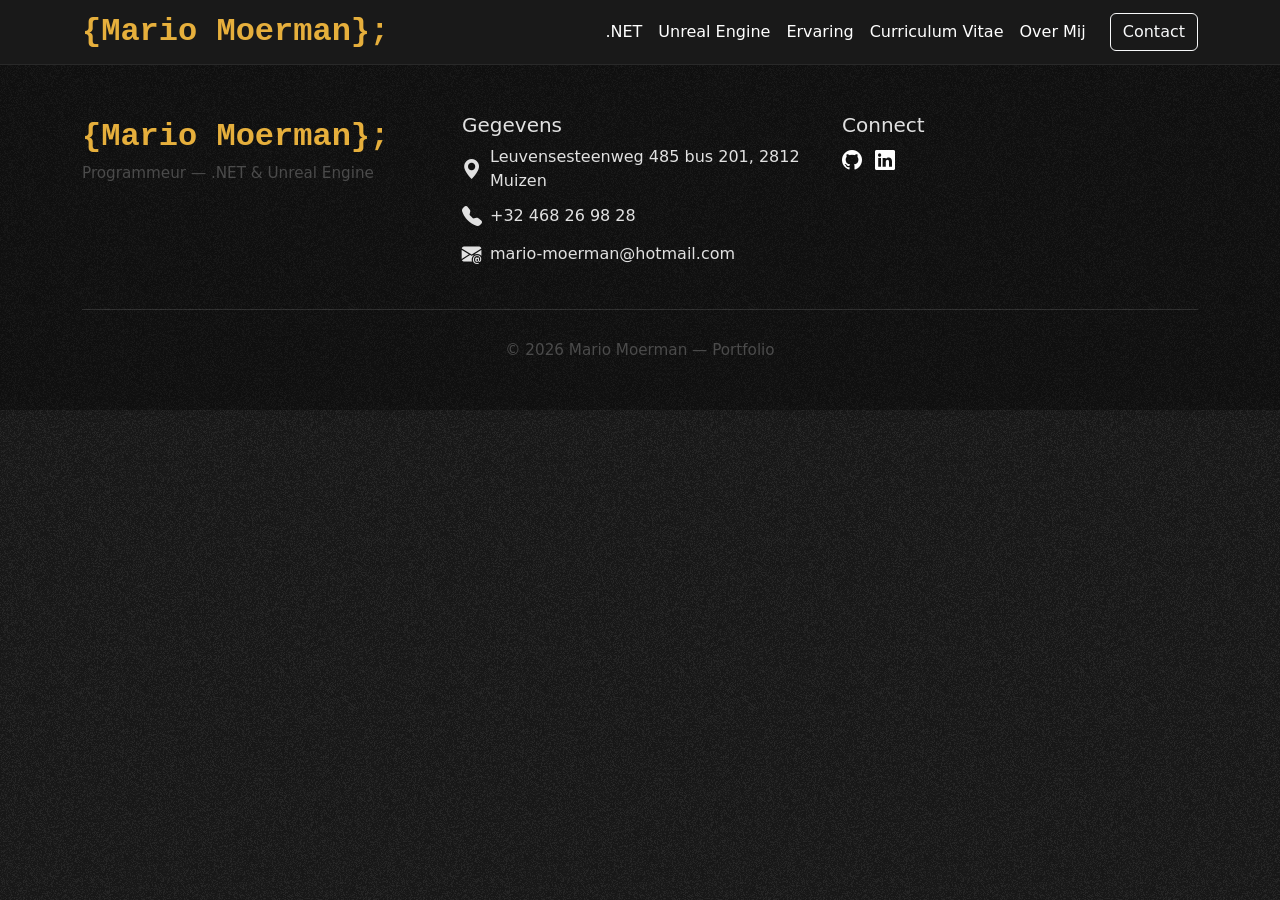
==== contact.html @ 4d128cd0 "basisstructuur" ====
<!DOCTYPE html>
<html lang="nl">
    <meta charset="UTF-8" />
    <meta name="viewport" content="width=device-width, initial-scale=1.0" />
    <link rel="icon" type="image/png" href="FAVICON/favicon-96x96.png" sizes="96x96" />
    <link rel="icon" type="image/svg+xml" href="FAVICON/favicon.svg" />
    <link rel="shortcut icon" href="FAVICON/favicon.ico" />
    <link rel="apple-touch-icon" sizes="180x180" href="FAVICON/apple-touch-icon.png" />
    <link rel="manifest" href="FAVICON/site.webmanifest" />
    <link href="https://cdn.jsdelivr.net/npm/bootstrap@5.3.8/dist/css/bootstrap.min.css" rel="stylesheet" integrity="sha384-sRIl4kxILFvY47J16cr9ZwB07vP4J8+LH7qKQnuqkuIAvNWLzeN8tE5YBujZqJLB" crossorigin="anonymous">
    <script src="https://cdn.jsdelivr.net/npm/bootstrap@5.3.8/dist/js/bootstrap.bundle.min.js" integrity="sha384-FKyoEForCGlyvwx9Hj09JcYn3nv7wiPVlz7YYwJrWVcXK/BmnVDxM+D2scQbITxI" crossorigin="anonymous"></script>
    <link rel="stylesheet" href="https://cdn.jsdelivr.net/npm/bootstrap-icons@1.11.3/font/bootstrap-icons.min.css">
    <link rel="stylesheet" href="CSS/Style.css" />

    <title>Mario Moerman | Contact</title>
    <body>
        <header id="navbar"></header>
        
        <main>

        </main>

        <div id="footer"></div>
        <script>
        fetch("navbar.html").then(r => r.text()).then(h => navbar.innerHTML = h);
        fetch("footer.html").then(r => r.text()).then(h => footer.innerHTML = h);
        </script>
    </body>
</html>
---- CSS/Style.css ----
:root{
    --Black: rgba(25, 25, 25, 1);
    --Gray: rgba(75, 75, 75, 1);
    --White: rgba(225, 225, 225, 1);
    --accentColor: rgba(230, 175, 60, 1);
    --thomasmoreColor: rgba(250, 100, 50, 1);
    --DotNetColor: rgb(170, 90, 170);
    --UnrealColor: rgba(0, 160, 230, 1);
    --BackgroundColor: rgba(0, 0, 0, 0.35);
    --textColor: rgba(225, 225, 225, 1);
    --BorderColor: rgba(255, 255, 255, 0.07);
    --LineColor: rgba(255, 255, 255, 0.5);
    --drop: 0 10px 25px rgba(0, 0, 0, 0.6);
    --fontLogo: "Courier New", monospace, Helvetica, Arial, sans-serif;
}

body{
    background-color: rgba(25, 25, 25, 1);
    background-image: url("../IMG/background.avif");
}

p{
  margin: 0;
}

a{
  position: relative;
  color: inherit;
  text-decoration: none;
  transition: color .2s ease;
}

a::after{
  content: "";
  position: absolute;
  left: 0;
  bottom: -2px;
  width: 100%;
  height: 2px;
  background: var(--accentColor);
  transform: scaleX(0);
  transform-origin: left;
  transition: transform .2s ease;
}

a:hover::after{
  transform: scaleX(1);
}

.navBarLogo::after,
.text-white::after,
.btn::after{
  display: none;
}

hr{
    color: var(--LineColor);
    height: 5px;
}

.logo{
    color: var(--accentColor);
    font-family: var(--fontLogo);
    font-size: 2rem;
    font-weight: 900;
}

#logoHover{
    opacity: 1;
    transition: opacity .2s ease;
}

#logoHover:hover{
    opacity: 0.5;
}

.paragraphLabel{
    color: var(--Gray);
    font-size: .95rem;
    line-height: 1.6;
}

.bg-dark{
    background-color: var(--Black) !important;
}

.navbar-dark{
    border-bottom: 1px solid var(--BorderColor) !important;
}

.bi{
    font-size: 1.25rem;
    transition: color .2s ease;
}

.bi:hover{
    color: var(--accentColor);
}

.contact-line{
    display: flex;
    align-items: center;
    gap: 0.5rem;
    margin: 0 0 0.5rem 0; 
}

footer {
background-color: var(--BackgroundColor);
color: var(--textColor);
padding: 3rem 0;
}
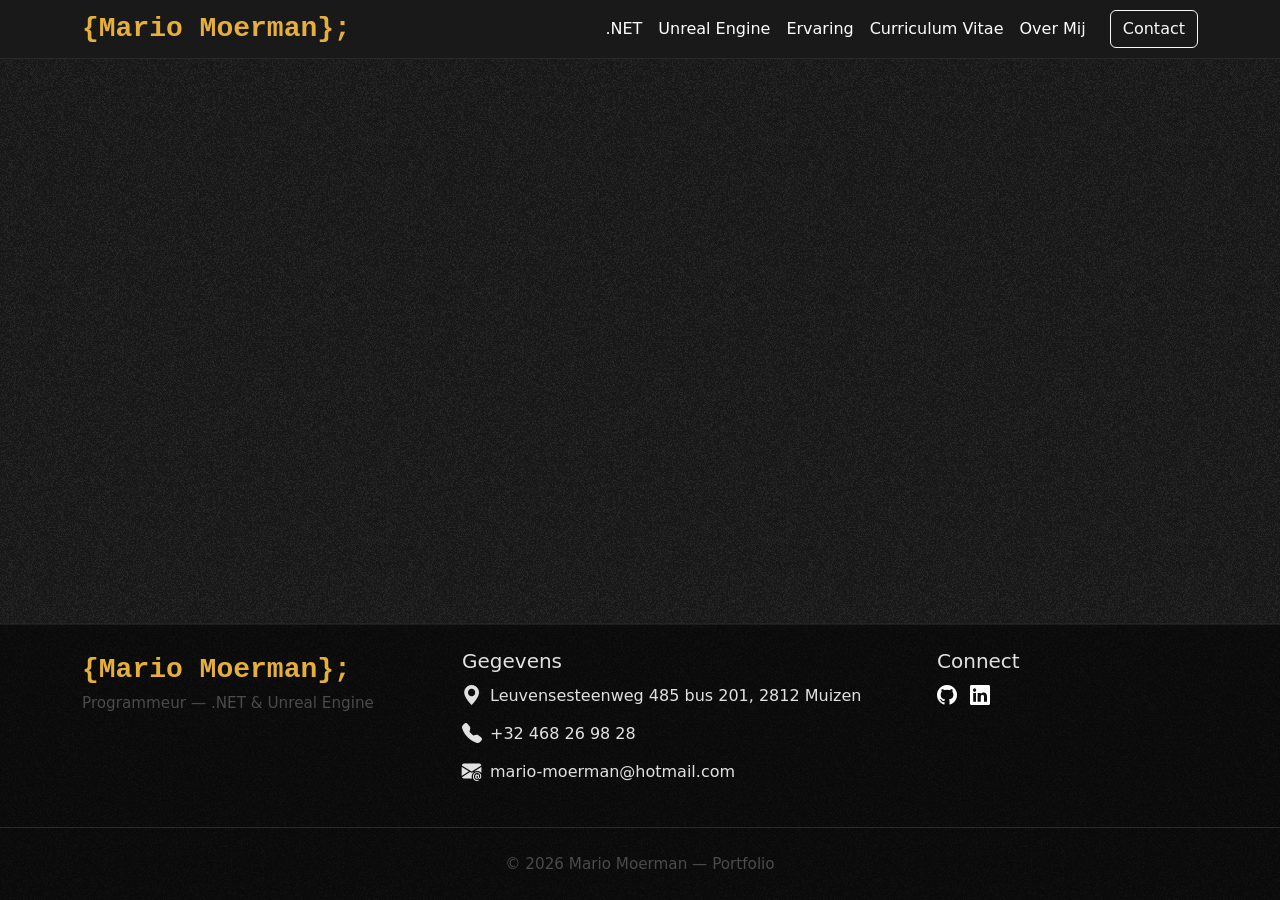
==== commit aae60b76: "home pagina" ====
--- a/contact.html
+++ b/contact.html
@@ -1,5 +1,6 @@
 <!DOCTYPE html>
 <html lang="nl">
+<head>
     <meta charset="UTF-8" />
     <meta name="viewport" content="width=device-width, initial-scale=1.0" />
     <link rel="icon" type="image/png" href="FAVICON/favicon-96x96.png" sizes="96x96" />
@@ -11,19 +12,22 @@
     <script src="https://cdn.jsdelivr.net/npm/bootstrap@5.3.8/dist/js/bootstrap.bundle.min.js" integrity="sha384-FKyoEForCGlyvwx9Hj09JcYn3nv7wiPVlz7YYwJrWVcXK/BmnVDxM+D2scQbITxI" crossorigin="anonymous"></script>
     <link rel="stylesheet" href="https://cdn.jsdelivr.net/npm/bootstrap-icons@1.11.3/font/bootstrap-icons.min.css">
     <link rel="stylesheet" href="CSS/Style.css" />
+    <title>Mario Moerman | Home</title>
+</head>
+<body class="d-flex flex-column min-vh-100">
+    <header id="navbar"></header>
 
-    <title>Mario Moerman | Contact</title>
-    <body>
-        <header id="navbar"></header>
-        
-        <main>
+    <main class="flex-grow-1">
+        <section class="container">
 
-        </main>
+        </section>
+    </main>
 
-        <div id="footer"></div>
-        <script>
+    <footer id="footer" class="mt-auto"></footer>
+
+    <script>
         fetch("navbar.html").then(r => r.text()).then(h => navbar.innerHTML = h);
         fetch("footer.html").then(r => r.text()).then(h => footer.innerHTML = h);
-        </script>
-    </body>
+    </script>
+</body>
 </html>
--- a/CSS/Style.css
+++ b/CSS/Style.css
@@ -3,6 +3,7 @@
     --Gray: rgba(75, 75, 75, 1);
     --White: rgba(225, 225, 225, 1);
     --accentColor: rgba(230, 175, 60, 1);
+    --accentColorHover: rgba(230, 175, 60, 0.1);
     --thomasmoreColor: rgba(250, 100, 50, 1);
     --DotNetColor: rgb(170, 90, 170);
     --UnrealColor: rgba(0, 160, 230, 1);
@@ -17,6 +18,7 @@
 body{
     background-color: rgba(25, 25, 25, 1);
     background-image: url("../IMG/background.avif");
+    overflow-x: hidden;
 }
 
 p{
@@ -34,7 +36,8 @@
   content: "";
   position: absolute;
   left: 0;
-  bottom: -2px;
+  bottom: 0;
+  bottom: -3px;
   width: 100%;
   height: 2px;
   background: var(--accentColor);
@@ -47,21 +50,28 @@
   transform: scaleX(1);
 }
 
+section{
+    margin-top: 1.5rem;
+    margin-bottom: 1.5rem;
+}
+
 .navBarLogo::after,
+.btn-accent::after,
 .text-white::after,
 .btn::after{
   display: none;
 }
 
 hr{
-    color: var(--LineColor);
-    height: 5px;
+    width: 100vw;
+    margin-left: calc(50% - 50vw);
+    border-top: 1px solid var(--LineColor);
 }
 
 .logo{
     color: var(--accentColor);
     font-family: var(--fontLogo);
-    font-size: 2rem;
+    font-size: 1.75rem;
     font-weight: 900;
 }
 
@@ -80,12 +90,55 @@
     line-height: 1.6;
 }
 
+.thomasmore a{
+  color: var(--thomasmoreColor);
+  --accentColor: var(--thomasmoreColor);
+}
+
 .bg-dark{
-    background-color: var(--Black) !important;
+    background-color: var(--Black)!important;
+}
+
+.text-bg-dark {
+    border: 1px solid var(--BorderColor)!important;
+    border-radius: 2rem!important;
+    background: var(--BackgroundColor)!important;
+    box-shadow: var(--drop)!important;
 }
 
 .navbar-dark{
-    border-bottom: 1px solid var(--BorderColor) !important;
+    border-bottom: 1px solid var(--BorderColor)!important;
+}
+
+.navbar-toggler{
+    border: solid 2px var(--accentColor);
+}
+
+.navbar-toggler:hover{
+    background-color: var(--accentColorHover);
+}
+
+.navbar-toggler:focus{
+    box-shadow: none;
+}
+
+.hamburger{
+    color: var(--accentColor);
+    font-size: 1.5rem!important;
+}
+
+.btn-accent{
+    display: inline-block;
+    padding: .5rem 1rem;
+    border-radius: 0.5rem;
+    border: solid 2px var(--accentColor);
+    color: var(--accentColor);
+    transition: background-color .2s ease;
+}
+
+.btn-accent:hover{
+    background-color: var(--accentColorHover);
+    transition: background-color .2s ease;
 }
 
 .bi{
@@ -97,6 +150,30 @@
     color: var(--accentColor);
 }
 
+.g-4, .gx-4 {
+    --bs-gutter-x: 3rem;
+}
+
+.card-fixed-img{
+    width: 100%;
+    height: 150px;
+    object-fit: cover;
+    object-position: center;
+}
+
+.title{
+    color: var(--accentColor);
+}
+
+.label{
+  margin-bottom: .35rem;
+  color: var(--accentColor);
+  letter-spacing: .14em;
+  text-transform: uppercase;
+  font-size: .75rem;
+  font-weight: 300;
+}
+
 .contact-line{
     display: flex;
     align-items: center;
@@ -104,8 +181,18 @@
     margin: 0 0 0.5rem 0; 
 }
 
-footer {
+footer{
+border-top: 1px solid var(--BorderColor)!important;
 background-color: var(--BackgroundColor);
 color: var(--textColor);
-padding: 3rem 0;
 }
+
+@media (min-width: 992px) {
+    .lgPhoto {
+        border-radius: 50%!important;
+    }
+    section{
+    margin-top: 3rem;
+    margin-bottom: 3rem;
+    }
+}
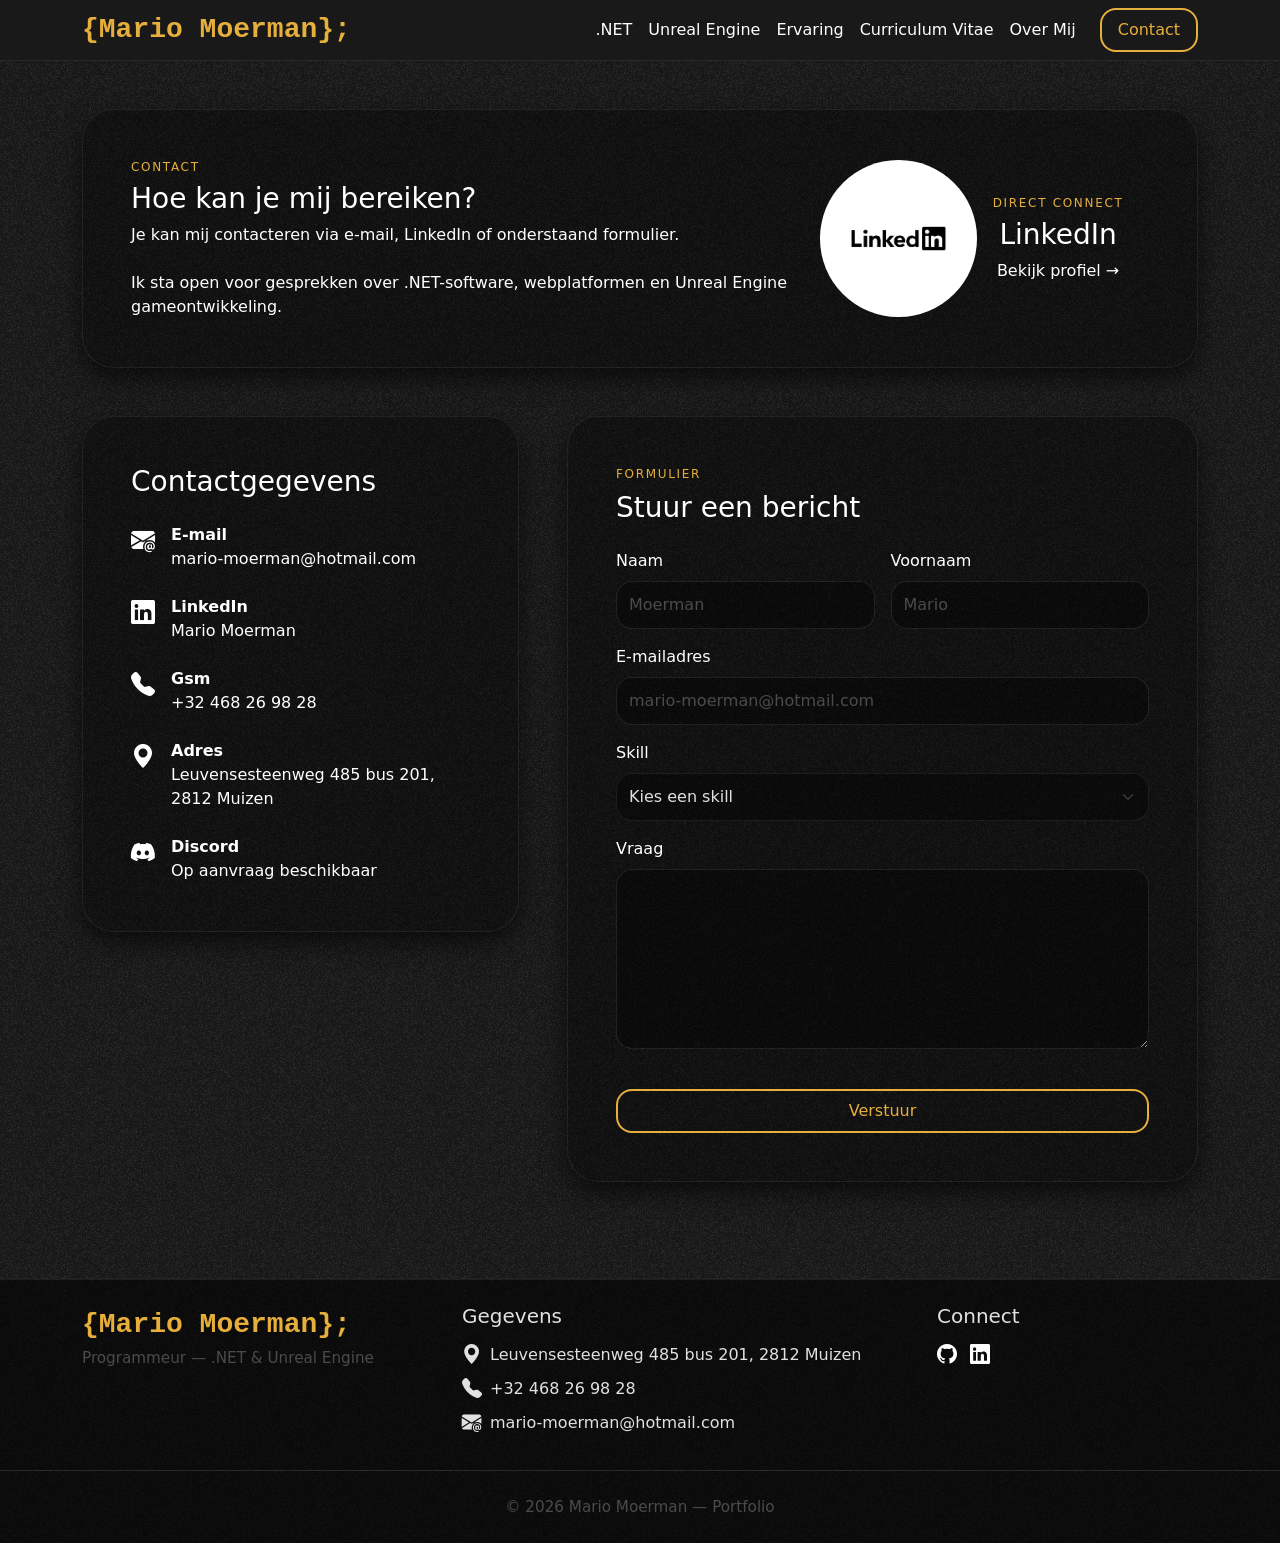
==== commit 1d34d244: "pagina ervaring en contact" ====
--- a/contact.html
+++ b/contact.html
@@ -12,15 +12,173 @@
     <script src="https://cdn.jsdelivr.net/npm/bootstrap@5.3.8/dist/js/bootstrap.bundle.min.js" integrity="sha384-FKyoEForCGlyvwx9Hj09JcYn3nv7wiPVlz7YYwJrWVcXK/BmnVDxM+D2scQbITxI" crossorigin="anonymous"></script>
     <link rel="stylesheet" href="https://cdn.jsdelivr.net/npm/bootstrap-icons@1.11.3/font/bootstrap-icons.min.css">
     <link rel="stylesheet" href="CSS/Style.css" />
-    <title>Mario Moerman | Home</title>
+    <title>Mario Moerman | Contact</title>
 </head>
 <body class="d-flex flex-column min-vh-100">
     <header id="navbar"></header>
 
     <main class="flex-grow-1">
-        <section class="container">
+        <div class="container mx-auto my-3">
 
-        </section>
+            <section>
+                <div class="p-4 p-md-5 text-bg-dark rounded-4 w-100">
+                    <div class="row align-items-center g-3">
+
+                        <div class="col-lg-8">
+                            <p class="label">Contact</p>
+                            <h3>Hoe kan je mij bereiken?</h3>
+
+                            <p>
+                                Je kan mij contacteren via e-mail, LinkedIn of onderstaand formulier.
+                            </p>
+                            <br/>
+                            <p>
+                                Ik sta open voor gesprekken over .NET-software, webplatformen en Unreal Engine gameontwikkeling.
+                            </p>
+
+                        </div>
+
+                        <div class="col-lg-2 text-center">
+                            <img src="IMG/linkedinLogo.png" alt="Mario Moerman LinkedIn" class="img-fluid rounded-4 lgPhoto" />
+                        </div>
+
+                        <div class="col-lg-auto d-flex flex-column justify-content-center align-items-center text-center">
+                            <p class="label">Direct Connect</p>
+                            <h3>LinkedIn</h3>
+                            <a href="https://www.linkedin.com/in/mario-moerman-842a92151/" target="_blank" rel="noopener noreferrer">Bekijk profiel →</a>
+                        </div>
+
+                    </div>
+                </div>
+            </section>
+
+            <section >
+                <div class="row g-4 align-items-stretch ">
+                    <div class="col-12 col-lg-5 d-flex h-fc">
+                        <article class="p-4 p-md-5 text-bg-dark rounded-4 h-100 w-100">
+                            <h3 class="mb-4">Contactgegevens</h3>
+
+                            <div class="d-flex flex-column gap-4">
+
+                                <a href="mailto:mario-moerman@hotmail.com" class="text-decoration-none text-reset d-inline-flex align-items-start gap-3">
+                                    <i class="bi bi-envelope-at-fill fs-4"></i>
+                                    <span>
+                                        <strong>E-mail</strong><br>
+                                        mario-moerman@hotmail.com
+                                    </span>
+                                </a>
+
+                                <a href="https://www.linkedin.com/in/mario-moerman-842a92151/" target="_blank" rel="noopener noreferrer" class="text-decoration-none text-reset d-inline-flex align-items-start gap-3">
+                                    <i class="bi bi-linkedin fs-4"></i>
+                                    <span>
+                                        <strong>LinkedIn</strong><br>
+                                        Mario Moerman
+                                    </span>
+                                </a>
+
+                                <a href="tel:+32468269828" class="text-decoration-none text-reset d-inline-flex align-items-start gap-3">
+                                    <i class="bi bi-telephone-fill fs-4"></i>
+                                    <span>
+                                        <strong>Gsm</strong><br>
+                                        +32 468 26 98 28
+                                    </span>
+                                </a>
+
+                                <a href="https://www.google.com/maps/search/?api=1&query=Leuvensesteenweg+485+bus+201+2812+Muizen"
+                                   target="_blank"
+                                   rel="noopener noreferrer"
+                                   class="text-decoration-none text-reset d-inline-flex align-items-start gap-3">
+                                    <i class="bi bi-geo-alt-fill fs-4"></i>
+                                    <span>
+                                        <strong>Adres</strong><br>
+                                        Leuvensesteenweg 485 bus 201, 2812 Muizen
+                                    </span>
+                                </a>
+
+                                <div class="d-inline-flex align-items-start gap-3">
+                                    <i class="bi bi-discord fs-4"></i>
+                                    <span>
+                                        <strong>Discord</strong><br>
+                                        Op aanvraag beschikbaar
+                                    </span>
+                                </div>
+
+                            </div>
+                        </article>
+                    </div>
+
+                    <div class="col-12 col-lg-7 d-flex h-fc">
+                        <section class="p-4 p-md-5 text-bg-dark rounded-4 h-100 w-100 mt-0">
+                            <p class="label mb-2">Formulier</p>
+                            <h3 class="mb-4">Stuur een bericht</h3>
+
+                            <form action="https://tm-statweb.be/forms.php" method="post" class="needs-validation" novalidate>
+                                <div class="row g-3">
+
+                                    <div class="col-12 col-md-6">
+                                        <label for="naam" class="form-label">Naam</label>
+                                        <input type="text" class="form-control" id="naam" name="naam" placeholder="Moerman" autocomplete="family-name" required>
+                                        <div class="invalid-feedback">
+                                            Vul je naam in.
+                                        </div>
+                                    </div>
+
+                                    <div class="col-12 col-md-6">
+                                        <label for="voornaam" class="form-label">Voornaam</label>
+                                        <input type="text" class="form-control" id="voornaam" name="voornaam" placeholder="Mario" autocomplete="given-name" required>
+                                        <div class="invalid-feedback">
+                                            Vul je voornaam in.
+                                        </div>
+                                    </div>
+
+                                    <div class="col-12">
+                                        <label for="email" class="form-label">E-mailadres</label>
+                                        <input type="email" class="form-control" id="email" name="email" placeholder="mario-moerman@hotmail.com" autocomplete="email" required>
+                                        <div class="invalid-feedback">
+                                            Vul een geldig e-mailadres in.
+                                        </div>
+                                    </div>
+
+                                    <div class="col-12">
+                                        <label for="interesse" class="form-label">Skill</label>
+                                        <select class="form-select" id="interesse" name="interesse" required>
+                                            <option value="" selected disabled>Kies een skill</option>
+                                            <option value="C#">C#</option>
+                                            <option value=".NET">.NET</option>
+                                            <option value="SQL">SQL</option>
+                                            <option value="Unreal Engine">Unreal Engine</option>
+                                            <option value="HTML">HTML</option>
+                                            <option value="CSS">CSS</option>
+                                            <option value="JavaScript">JavaScript</option>
+                                            <option value="Bootstrap">Bootstrap</option>
+                                        </select>
+                                        <div class="invalid-feedback">
+                                            Kies een skill.
+                                        </div>
+                                    </div>
+
+                                    <div class="col-12">
+                                        <label for="vraag" class="form-label">Vraag</label>
+                                        <textarea class="form-control" id="vraag" name="vraag" rows="8" required></textarea>
+                                        <div class="invalid-feedback">
+                                            Vul je vraag in.
+                                        </div>
+                                    </div>
+
+                                    <div class="col-12">
+                                        <button type="submit" class="btn-accent mt-4 w-100">
+                                            Verstuur
+                                        </button>
+                                    </div>
+
+                                </div>
+                            </form>
+                        </section>
+                    </div>
+                </div>
+            </section>
+
+        </div>
     </main>
 
     <footer id="footer" class="mt-auto"></footer>
--- a/CSS/Style.css
+++ b/CSS/Style.css
@@ -5,14 +5,54 @@
     --accentColor: rgba(230, 175, 60, 1);
     --accentColorHover: rgba(230, 175, 60, 0.1);
     --thomasmoreColor: rgba(250, 100, 50, 1);
-    --DotNetColor: rgb(170, 90, 170);
+
+    --DotNetColor: rgba(108, 99, 255, 1);
+    --CSharpColor: rgba(155, 89, 182, 1);
+    --SqlColor: rgb(42, 187, 144);
     --UnrealColor: rgba(0, 160, 230, 1);
+    --HtmlColor: rgba(227, 79, 38, 1);
+    --CssColor: rgba(38, 77, 228, 1);
+    --JavaScriptColor: rgb(238, 188, 25);
+    --BootstrapColor: rgba(121, 82, 179, 1);
+
     --BackgroundColor: rgba(0, 0, 0, 0.35);
     --textColor: rgba(225, 225, 225, 1);
     --BorderColor: rgba(255, 255, 255, 0.07);
     --LineColor: rgba(255, 255, 255, 0.5);
     --drop: 0 10px 25px rgba(0, 0, 0, 0.6);
     --fontLogo: "Courier New", monospace, Helvetica, Arial, sans-serif;
+}
+
+.bg-dotNet{
+    background-color: var(--DotNetColor);
+}
+
+.bg-csharp{
+    background-color: var(--CSharpColor);
+}
+
+.bg-sql{
+    background-color: var(--SqlColor);
+}
+
+.bg-unreal{
+    background-color: var(--UnrealColor);
+}
+
+.bg-html{
+    background-color: var(--HtmlColor);
+}
+
+.bg-css{
+    background-color: var(--CssColor);
+}
+
+.bg-js{
+    background-color: var(--JavaScriptColor);
+}
+
+.bg-bs{
+    background-color: var(--BootstrapColor);
 }
 
 body{
@@ -130,10 +170,11 @@
 .btn-accent{
     display: inline-block;
     padding: .5rem 1rem;
-    border-radius: 0.5rem;
+    border-radius: 1rem;
     border: solid 2px var(--accentColor);
     color: var(--accentColor);
     transition: background-color .2s ease;
+    background-color: transparent;
 }
 
 .btn-accent:hover{
@@ -154,12 +195,7 @@
     --bs-gutter-x: 3rem;
 }
 
-.card-fixed-img{
-    width: 100%;
-    height: 150px;
-    object-fit: cover;
-    object-position: center;
-}
+
 
 .title{
     color: var(--accentColor);
@@ -174,11 +210,47 @@
   font-weight: 300;
 }
 
+.form-control,
+.form-select{
+    background-color:var(--BackgroundColor);
+    color: var(--textColor)!important;
+    border: 1px solid var(--BorderColor);
+    border-radius: 1rem;
+    height: 3rem;
+}
+
+.form-control:focus,
+.form-select:focus{
+    background-color: var(--BackgroundColor);
+    border-color: var(--accentColor);
+    box-shadow:none;
+}
+
+.form-control::placeholder{
+    color: var(--Gray);
+    opacity: 1;
+}
+
+.form-select option{
+    background-color: var(--Black);
+    color: var(--textColor);
+}
+
+textarea.form-control{
+    resize: vertical;
+    min-height: 180px;
+}
+
+.h-fc{
+    height: fit-content;
+}
+
+
 .contact-line{
     display: flex;
     align-items: center;
     gap: 0.5rem;
-    margin: 0 0 0.5rem 0; 
+    margin: 0 0 0.5rem 0;
 }
 
 footer{
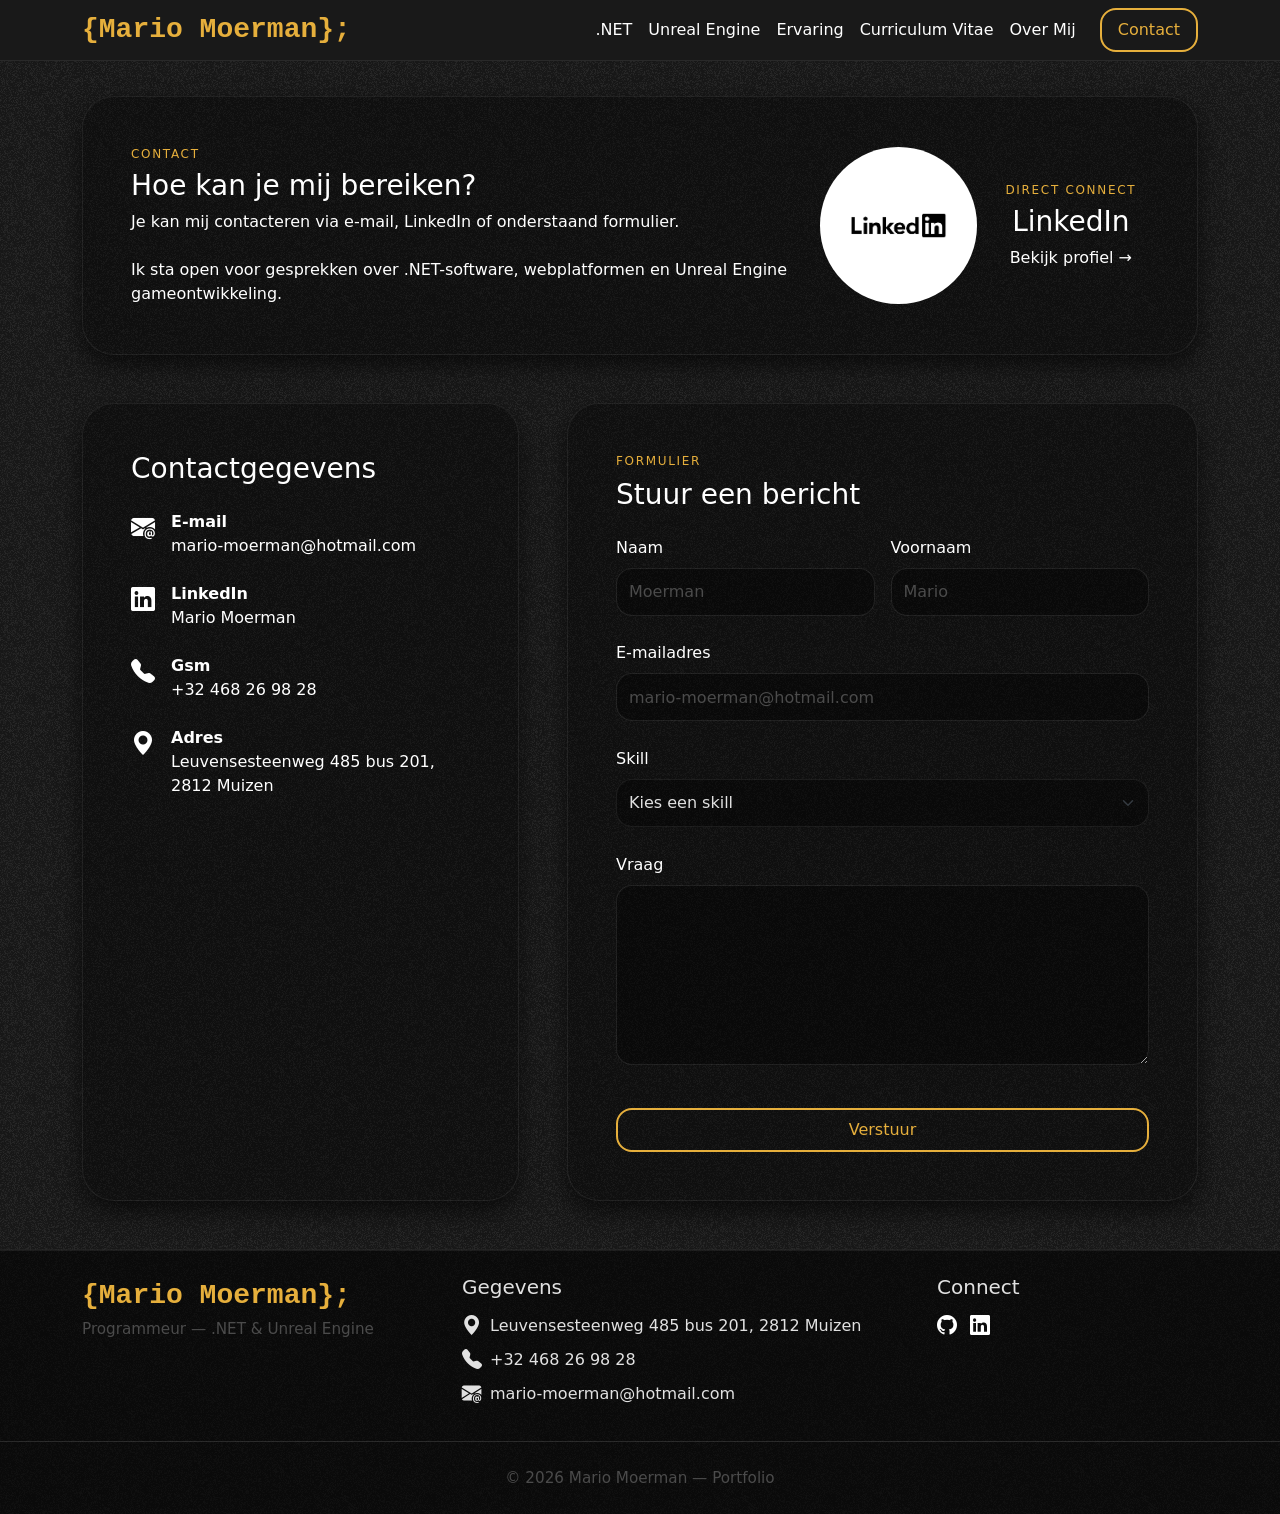
==== commit e0c994f0: "overflow fix" ====
--- a/contact.html
+++ b/contact.html
@@ -15,34 +15,33 @@
     <title>Mario Moerman | Contact</title>
 </head>
 <body class="d-flex flex-column min-vh-100">
-    <header id="navbar"></header>
+    <header id="navbar" class="mb-5"></header>
 
-    <main class="flex-grow-1">
-        <div class="container mx-auto my-3">
+    <main class="flex-grow-1 overflow-x-hidden">
+        <div class="container my-3">
 
-            <section>
-                <div class="p-4 p-md-5 text-bg-dark rounded-4 w-100">
-                    <div class="row align-items-center g-3">
+            <section class="mb-4">
+                <div class="p-4 p-md-5 text-bg-dark rounded-4 w-100 overflow-hidden">
+                    <div class="row align-items-center g-3 justify-content-center">
 
-                        <div class="col-lg-8">
+                        <div class="col-12 col-lg-8">
                             <p class="label">Contact</p>
                             <h3>Hoe kan je mij bereiken?</h3>
 
                             <p>
                                 Je kan mij contacteren via e-mail, LinkedIn of onderstaand formulier.
                             </p>
-                            <br/>
-                            <p>
+
+                            <p class="mt-4">
                                 Ik sta open voor gesprekken over .NET-software, webplatformen en Unreal Engine gameontwikkeling.
                             </p>
-
                         </div>
 
-                        <div class="col-lg-2 text-center">
+                        <div class="col-12 col-md-6 col-lg-2 text-center">
                             <img src="IMG/linkedinLogo.png" alt="Mario Moerman LinkedIn" class="img-fluid rounded-4 lgPhoto" />
                         </div>
 
-                        <div class="col-lg-auto d-flex flex-column justify-content-center align-items-center text-center">
+                        <div class="col-12 col-lg text-center">
                             <p class="label">Direct Connect</p>
                             <h3>LinkedIn</h3>
                             <a href="https://www.linkedin.com/in/mario-moerman-842a92151/" target="_blank" rel="noopener noreferrer">Bekijk profiel →</a>
@@ -52,32 +51,32 @@
                 </div>
             </section>
 
-            <section >
-                <div class="row g-4 align-items-stretch ">
-                    <div class="col-12 col-lg-5 d-flex h-fc">
-                        <article class="p-4 p-md-5 text-bg-dark rounded-4 h-100 w-100">
+            <section>
+                <div class="row g-4 align-items-stretch">
+                    <div class="col-12 col-lg-5 d-flex">
+                        <article class="p-4 p-md-5 text-bg-dark rounded-4 overflow-hidden h-100 w-100 d-flex flex-column">
                             <h3 class="mb-4">Contactgegevens</h3>
 
-                            <div class="d-flex flex-column gap-4">
+                            <div class="d-flex flex-column gap-4 flex-grow-1">
 
                                 <a href="mailto:mario-moerman@hotmail.com" class="text-decoration-none text-reset d-inline-flex align-items-start gap-3">
-                                    <i class="bi bi-envelope-at-fill fs-4"></i>
-                                    <span>
+                                    <i class="bi bi-envelope-at-fill fs-4 flex-shrink-0"></i>
+                                    <span class="text-break">
                                         <strong>E-mail</strong><br>
                                         mario-moerman@hotmail.com
                                     </span>
                                 </a>
 
                                 <a href="https://www.linkedin.com/in/mario-moerman-842a92151/" target="_blank" rel="noopener noreferrer" class="text-decoration-none text-reset d-inline-flex align-items-start gap-3">
-                                    <i class="bi bi-linkedin fs-4"></i>
-                                    <span>
+                                    <i class="bi bi-linkedin fs-4 flex-shrink-0"></i>
+                                    <span class="text-break">
                                         <strong>LinkedIn</strong><br>
                                         Mario Moerman
                                     </span>
                                 </a>
 
                                 <a href="tel:+32468269828" class="text-decoration-none text-reset d-inline-flex align-items-start gap-3">
-                                    <i class="bi bi-telephone-fill fs-4"></i>
+                                    <i class="bi bi-telephone-fill fs-4 flex-shrink-0"></i>
                                     <span>
                                         <strong>Gsm</strong><br>
                                         +32 468 26 98 28
@@ -88,32 +87,35 @@
                                    target="_blank"
                                    rel="noopener noreferrer"
                                    class="text-decoration-none text-reset d-inline-flex align-items-start gap-3">
-                                    <i class="bi bi-geo-alt-fill fs-4"></i>
-                                    <span>
+                                    <i class="bi bi-geo-alt-fill fs-4 flex-shrink-0"></i>
+                                    <span class="text-break">
                                         <strong>Adres</strong><br>
                                         Leuvensesteenweg 485 bus 201, 2812 Muizen
                                     </span>
                                 </a>
 
-                                <div class="d-inline-flex align-items-start gap-3">
-                                    <i class="bi bi-discord fs-4"></i>
-                                    <span>
-                                        <strong>Discord</strong><br>
-                                        Op aanvraag beschikbaar
-                                    </span>
+                                <div class="mt-auto">
+                                    <iframe
+                                        src="https://www.google.com/maps/embed?pb=!1m18!1m12!1m3!1d2820.8198824803253!2d4.507350699999999!3d51.0105885!2m3!1f0!2f0!3f0!3m2!1i1024!2i768!4f13.1!3m3!1m2!1s0x47c3e4205dc41cad%3A0x3fe214af12d20d6a!2sLeuvensesteenweg%20485%2Fbus%20201%2C%202812%20Mechelen!5e1!3m2!1snl!2sbe!4v1774016034876!5m2!1snl!2sbe"
+                                        class="w-100 rounded-4 border-0"
+                                        height="260"
+                                        allowfullscreen=""
+                                        loading="lazy"
+                                        referrerpolicy="no-referrer-when-downgrade">
+                                    </iframe>
                                 </div>
 
                             </div>
                         </article>
                     </div>
 
-                    <div class="col-12 col-lg-7 d-flex h-fc">
-                        <section class="p-4 p-md-5 text-bg-dark rounded-4 h-100 w-100 mt-0">
+                    <div class="col-12 col-lg-7 d-flex">
+                        <section class="p-4 p-md-5 text-bg-dark rounded-4 mt-0 overflow-hidden h-100 w-100 d-flex flex-column">
                             <p class="label mb-2">Formulier</p>
                             <h3 class="mb-4">Stuur een bericht</h3>
 
-                            <form action="https://tm-statweb.be/forms.php" method="post" class="needs-validation" novalidate>
-                                <div class="row g-3">
+                            <form action="https://tm-statweb.be/forms.php" method="post" class="needs-validation d-flex flex-column flex-grow-1" novalidate>
+                                <div class="row g-3 flex-grow-1">
 
                                     <div class="col-12 col-md-6">
                                         <label for="naam" class="form-label">Naam</label>
@@ -165,7 +167,7 @@
                                         </div>
                                     </div>
 
-                                    <div class="col-12">
+                                    <div class="col-12 mt-auto">
                                         <button type="submit" class="btn-accent mt-4 w-100">
                                             Verstuur
                                         </button>
@@ -183,9 +185,6 @@
 
     <footer id="footer" class="mt-auto"></footer>
 
-    <script>
-        fetch("navbar.html").then(r => r.text()).then(h => navbar.innerHTML = h);
-        fetch("footer.html").then(r => r.text()).then(h => footer.innerHTML = h);
-    </script>
+    <script src="JS/App.js"></script>
 </body>
 </html>
--- a/CSS/Style.css
+++ b/CSS/Style.css
@@ -145,9 +145,16 @@
     background: var(--BackgroundColor)!important;
     box-shadow: var(--drop)!important;
 }
+#navbar{
+    margin-bottom: 60px;
+}
 
 .navbar-dark{
     border-bottom: 1px solid var(--BorderColor)!important;
+    min-height: 60px!important;
+    position: fixed!important;
+    width: 100%!important;
+    z-index: 1!important;
 }
 
 .navbar-toggler{
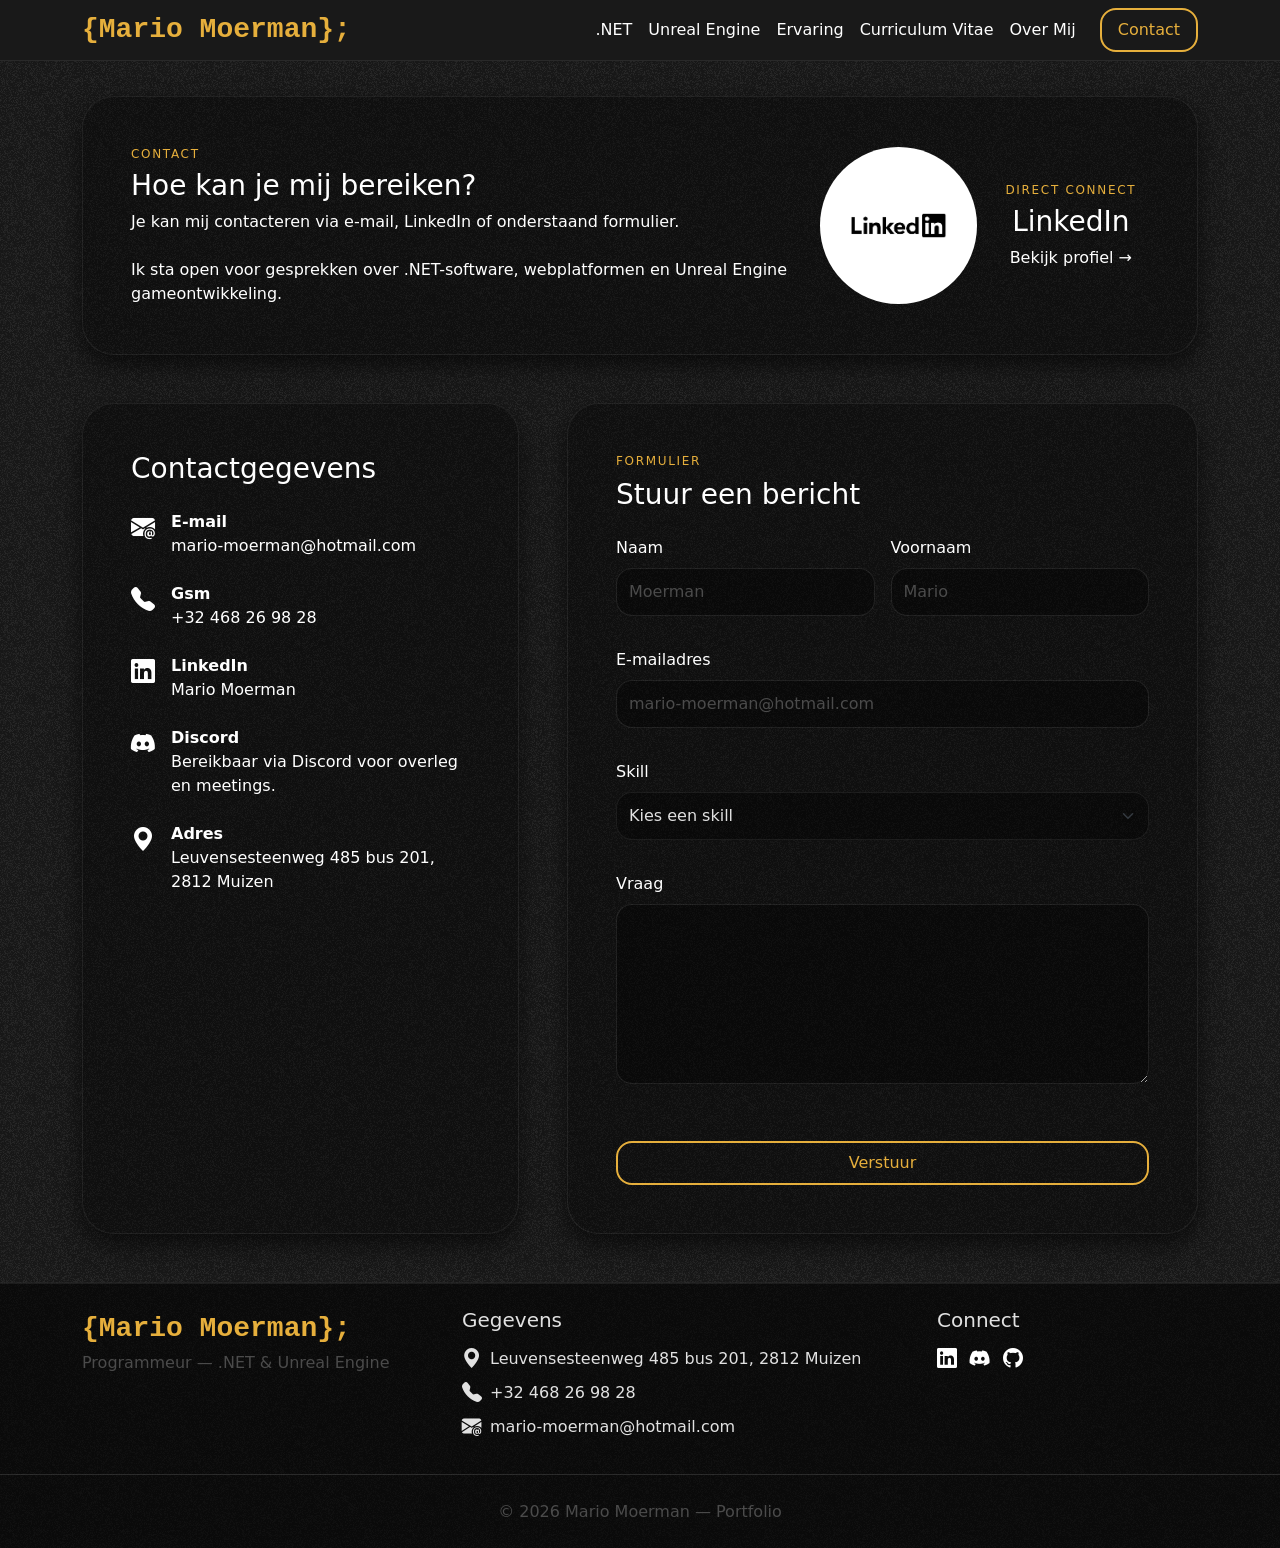
==== commit ec046454: "overmij +4 slides" ====
--- a/contact.html
+++ b/contact.html
@@ -66,6 +66,14 @@
                                         mario-moerman@hotmail.com
                                     </span>
                                 </a>
+                                
+                                <a href="tel:+32468269828" class="text-decoration-none text-reset d-inline-flex align-items-start gap-3">
+                                    <i class="bi bi-telephone-fill fs-4 flex-shrink-0"></i>
+                                    <span>
+                                        <strong>Gsm</strong><br>
+                                        +32 468 26 98 28
+                                    </span>
+                                </a>
 
                                 <a href="https://www.linkedin.com/in/mario-moerman-842a92151/" target="_blank" rel="noopener noreferrer" class="text-decoration-none text-reset d-inline-flex align-items-start gap-3">
                                     <i class="bi bi-linkedin fs-4 flex-shrink-0"></i>
@@ -75,11 +83,11 @@
                                     </span>
                                 </a>
 
-                                <a href="tel:+32468269828" class="text-decoration-none text-reset d-inline-flex align-items-start gap-3">
-                                    <i class="bi bi-telephone-fill fs-4 flex-shrink-0"></i>
-                                    <span>
-                                        <strong>Gsm</strong><br>
-                                        +32 468 26 98 28
+                                <a href="https://discordapp.com/users/417063997284810752" target="_blank" rel="noopener noreferrer" class="text-decoration-none text-reset d-inline-flex align-items-start gap-3">
+                                    <i class="bi bi-discord fs-4 flex-shrink-0"></i>
+                                    <span class="text-break">
+                                        <strong>Discord</strong><br>
+                                        Bereikbaar via Discord voor overleg en meetings.
                                     </span>
                                 </a>
 
@@ -184,7 +192,7 @@
     </main>
 
     <footer id="footer" class="mt-auto"></footer>
+    <script src="JS/App.js"></script>
 
-    <script src="JS/App.js"></script>
 </body>
 </html>
--- a/CSS/Style.css
+++ b/CSS/Style.css
@@ -63,6 +63,10 @@
 
 p{
   margin: 0;
+}
+
+.small-text{
+    font-size: 0.85rem;
 }
 
 a{
@@ -126,7 +130,7 @@
 
 .paragraphLabel{
     color: var(--Gray);
-    font-size: .95rem;
+    font-size: 1rem;
     line-height: 1.6;
 }
 
@@ -145,6 +149,7 @@
     background: var(--BackgroundColor)!important;
     box-shadow: var(--drop)!important;
 }
+
 #navbar{
     margin-bottom: 60px;
 }
@@ -201,8 +206,6 @@
 .g-4, .gx-4 {
     --bs-gutter-x: 3rem;
 }
-
-
 
 .title{
     color: var(--accentColor);
@@ -248,10 +251,27 @@
     min-height: 180px;
 }
 
+.table-dark {
+    --bs-table-bg: none;
+    --bs-table-striped-bg: none;
+    --bs-table-border-color: rgba(255, 255, 255, 0.1);
+}
+
+.table {
+    background-color: rgb(0 0 0 / 0%) !important;
+}
+
 .h-fc{
     height: fit-content;
 }
 
+.border-bottom{
+    border-bottom: 1px solid var(--BorderColor)!important;
+}
+
+.carousel .bi {
+    color: black;
+}
 
 .contact-line{
     display: flex;
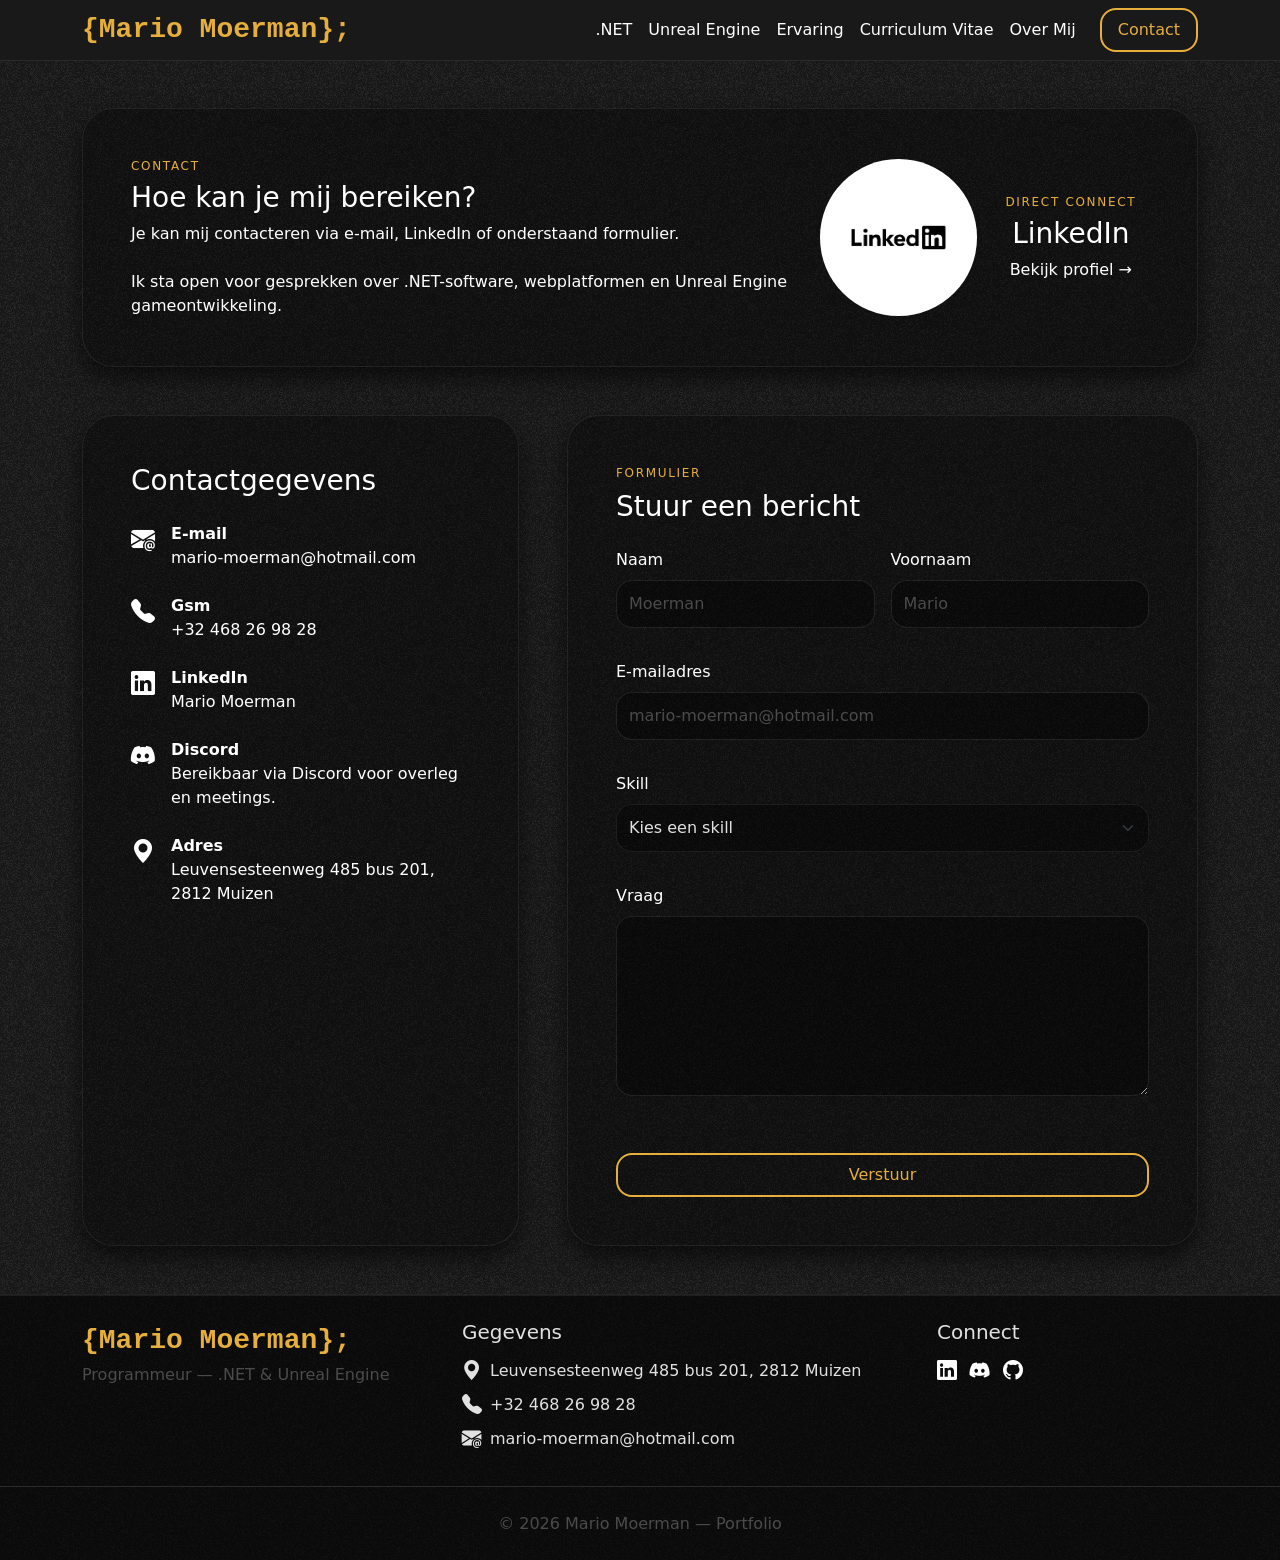
==== commit 7267c3dc: "kleine margin fix" ====
--- a/contact.html
+++ b/contact.html
@@ -12,10 +12,11 @@
     <script src="https://cdn.jsdelivr.net/npm/bootstrap@5.3.8/dist/js/bootstrap.bundle.min.js" integrity="sha384-FKyoEForCGlyvwx9Hj09JcYn3nv7wiPVlz7YYwJrWVcXK/BmnVDxM+D2scQbITxI" crossorigin="anonymous"></script>
     <link rel="stylesheet" href="https://cdn.jsdelivr.net/npm/bootstrap-icons@1.11.3/font/bootstrap-icons.min.css">
     <link rel="stylesheet" href="CSS/Style.css" />
+    
     <title>Mario Moerman | Contact</title>
 </head>
 <body class="d-flex flex-column min-vh-100">
-    <header id="navbar" class="mb-5"></header>
+    <header id="navbar"></header>
 
     <main class="flex-grow-1 overflow-x-hidden">
         <div class="container my-3">
--- a/CSS/Style.css
+++ b/CSS/Style.css
@@ -159,7 +159,7 @@
     min-height: 60px!important;
     position: fixed!important;
     width: 100%!important;
-    z-index: 1!important;
+    z-index: 100!important;
 }
 
 .navbar-toggler{
